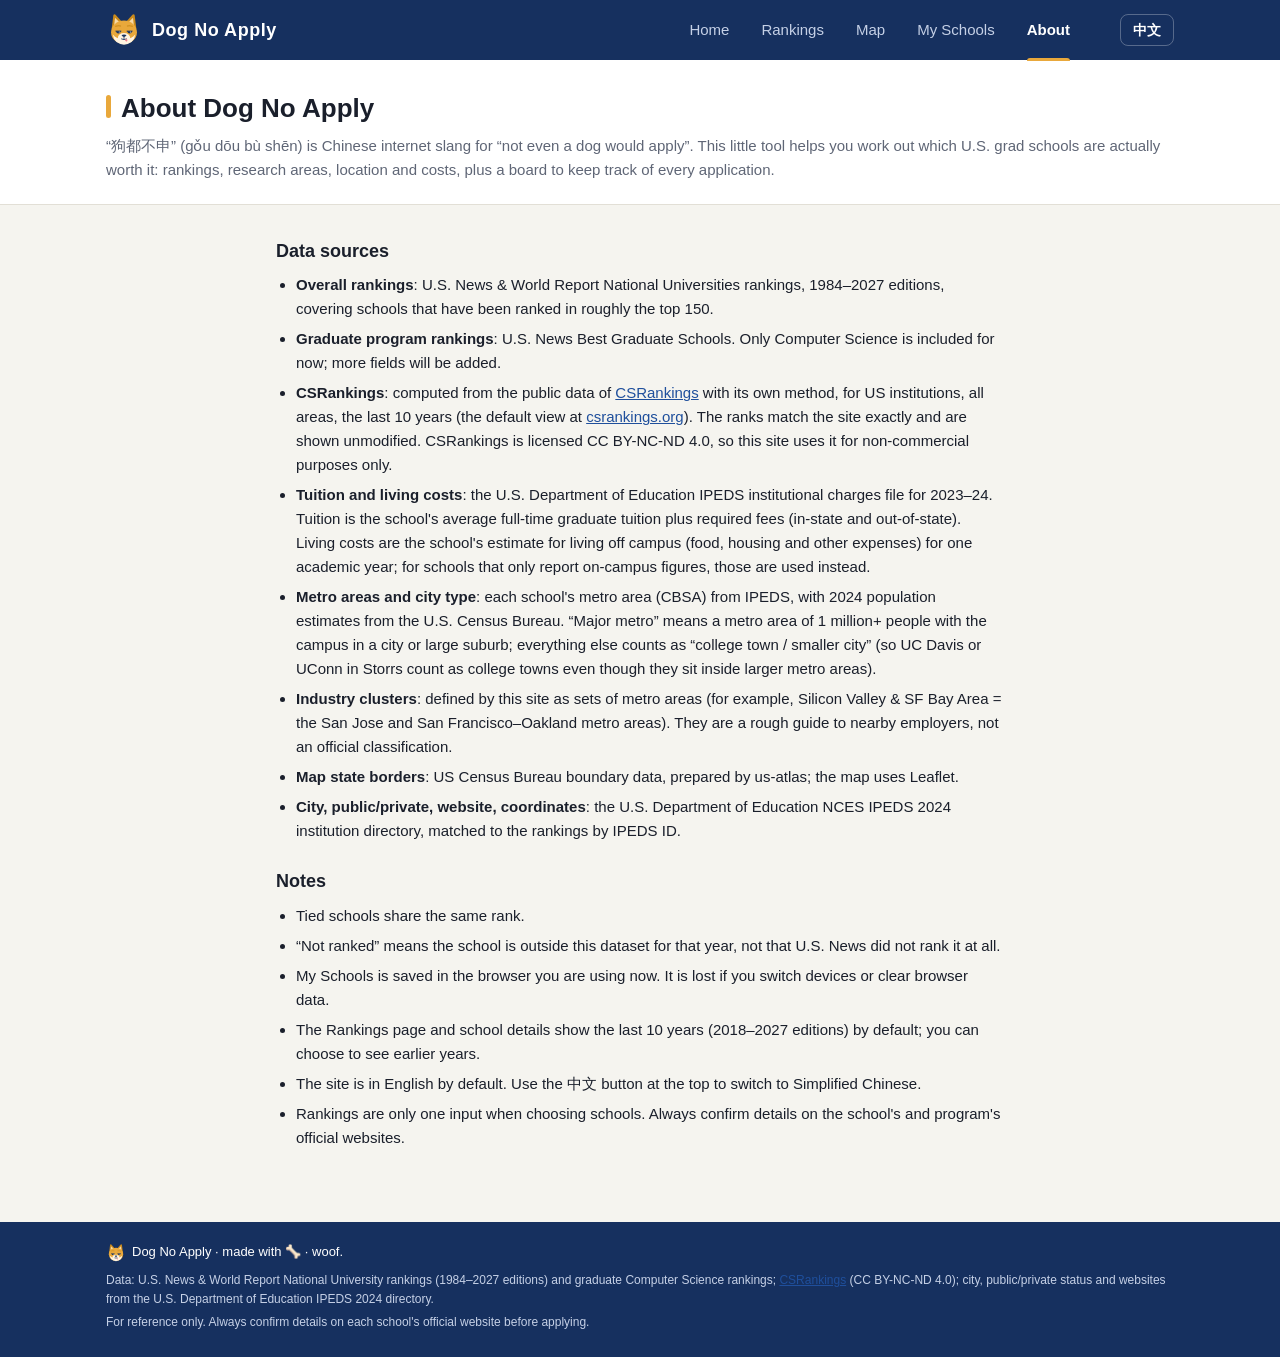
==== about.html @ 58a9b3a5 "version 2" ====
<!doctype html>
<html lang="en">
<head>
  <meta charset="utf-8">
  <meta name="viewport" content="width=device-width, initial-scale=1">
  <title data-i18n="title.about">About · Dog No Apply</title>
  <link rel="icon" type="image/svg+xml" href="assets/logo.svg">
  <script src="js/i18n.js"></script>
  <link rel="stylesheet" href="css/style.css">
</head>
<body>
  <header id="siteNav" class="site-nav"></header>
  <script src="js/layout.js"></script>

  <div class="page-head">
    <div class="wrap">
      <h1 data-i18n="about.h1"></h1>
      <p class="sub" data-i18n="about.sub"></p>
    </div>
  </div>

  <main class="wrap prose">
    <h2 data-i18n="about.sources"></h2>
    <ul>
      <li data-i18n="about.src.rank"></li>
      <li data-i18n="about.src.subj"></li>
      <li data-i18n="about.src.csr"></li>
      <li data-i18n="about.src.cost"></li>
      <li data-i18n="about.src.metro"></li>
      <li data-i18n="about.src.clusters"></li>
      <li data-i18n="about.src.map"></li>
      <li data-i18n="about.src.ipeds"></li>
    </ul>

    <h2 data-i18n="about.notes"></h2>
    <ul>
      <li data-i18n="about.n.ties"></li>
      <li data-i18n="about.n.unranked"></li>
      <li data-i18n="about.n.library"></li>
      <li data-i18n="about.n.recent"></li>
      <li data-i18n="about.n.language"></li>
      <li data-i18n="about.n.reference"></li>
    </ul>
  </main>
</body>
</html>
---- css/style.css ----
/* ---------- Color tokens ----------
   Brand: deep navy (header, hero, primary actions) + warm gold (highlights).
   Change these few values to re-theme the whole site. */
:root {
  --navy-900: #0f2147;
  --navy-800: #16305f;
  --navy-700: #1f4180;
  --gold-500: #e9a83b;
  --gold-600: #c98a1c;

  --bg: #f5f4ef;
  --surface: #ffffff;
  --text: #1a1f2b;
  --muted: #5f6676;
  --line: #e2dfd6;

  --accent: #1f4f9c;        /* links, active controls */
  --accent-soft: #e6edf8;   /* hover rows, pills */
  --header-bg: var(--navy-800);
  --header-text: #ffffff;
  --header-muted: #c5d0e6;
  --hero-from: var(--navy-900);
  --hero-to: var(--navy-700);
  --gold: var(--gold-500);
  --gold-ink: #7a520c;
  --gold-soft: #fbf0db;

  --public: #1f7a4d;
  --public-soft: #e3f3ea;
  --private: #8a4b0f;
  --private-soft: #f8ecdd;
  --up: #1f7a4d;
  --down: #b3261e;
  --star: var(--gold-500);
  --shadow: 0 1px 2px rgb(16 24 40 / .05), 0 4px 12px rgb(16 24 40 / .04);
  --radius: 12px;
  --map-water: #dfe7f1;
  --map-land: #fbfaf6;
  --map-land-hover: #f3ecdc;
  --map-border: #b9c2d0;
  color-scheme: light;
}
@media (prefers-color-scheme: dark) {
  :root {
    --bg: #0e121a;
    --surface: #161c27;
    --text: #e7eaf0;
    --muted: #99a2b3;
    --line: #283041;

    --accent: #8db0ff;
    --accent-soft: #1d2a45;
    --header-bg: #0a1428;
    --header-muted: #9fb0d1;
    --hero-from: #0a1428;
    --hero-to: #17305c;
    --gold: #f0b452;
    --gold-ink: #f0b452;
    --gold-soft: #3a2c14;

    --public: #6fd3a0;
    --public-soft: #163327;
    --private: #f0b67a;
    --private-soft: #3a2a19;
    --up: #6fd3a0;
    --down: #ff8a80;
    --shadow: none;
    --map-water: #0b1018;
    --map-land: #1b2230;
    --map-land-hover: #26303f;
    --map-border: #3a4558;
    color-scheme: dark;
  }
}

/* ---------- Base ---------- */
* { box-sizing: border-box; }
html { scroll-padding-top: 72px; }
body {
  margin: 0;
  min-height: 100vh;
  display: flex; flex-direction: column;
  background: var(--bg);
  color: var(--text);
  font: 15px/1.6 -apple-system, BlinkMacSystemFont, "PingFang SC", "Hiragino Sans GB", "Microsoft YaHei", "Segoe UI", sans-serif;
}
main { flex: 1; width: 100%; }
.wrap { max-width: 1100px; margin: 0 auto; padding: 0 16px; }
a { color: var(--accent); }
.muted { color: var(--muted); }
input, select, button { font: inherit; color: var(--text); }
:focus-visible { outline: 2px solid var(--accent); outline-offset: 2px; }

.btn {
  display: inline-flex; align-items: center; justify-content: center; gap: 6px;
  height: 40px; padding: 0 18px; border-radius: 10px; border: 0;
  font-weight: 600; text-decoration: none; cursor: pointer;
}
.btn-primary { background: var(--navy-800); color: #fff; }
.btn-primary:hover { background: var(--navy-700); }
.btn-gold { background: var(--gold); color: var(--navy-900); }
.btn-gold:hover { background: var(--gold-600); }
.btn-ghost { background: var(--accent-soft); color: var(--accent); }
.btn-ghost:hover { filter: brightness(.97); }

/* ---------- Header nav ---------- */
.site-nav {
  position: sticky; top: 0; z-index: 10;
  background: var(--header-bg); color: var(--header-text);
  box-shadow: 0 1px 0 rgb(255 255 255 / .06);
  min-height: 60px;
}
.nav-inner { display: flex; align-items: center; gap: 24px; height: 60px; }
.brand { display: flex; align-items: center; gap: 10px; color: inherit; text-decoration: none; font-weight: 700; font-size: 17px; letter-spacing: .02em; }
.brand-mark {
  display: grid; place-items: center; width: 32px; height: 32px; border-radius: 9px;
  background: var(--gold); color: var(--navy-900); font-size: 17px;
}
.nav-links { display: flex; gap: 4px; margin-left: auto; }
.nav-links a {
  position: relative; color: var(--header-muted); text-decoration: none;
  padding: 8px 14px; border-radius: 8px; font-size: 15px;
}
.nav-links a:hover { color: #fff; background: rgb(255 255 255 / .08); }
.nav-links a[aria-current=page] { color: #fff; font-weight: 600; }
.nav-links a[aria-current=page]::after {
  content: ""; position: absolute; left: 14px; right: 14px; bottom: -11px; height: 3px; border-radius: 3px 3px 0 0;
  background: var(--gold);
}
.site-nav :focus-visible { outline-color: var(--gold); }
.nav-toggle { display: none; margin-left: auto; width: 40px; height: 40px; border: 0; background: none; cursor: pointer; padding: 10px 9px; }
.nav-toggle span { display: block; height: 2px; background: #fff; border-radius: 2px; transition: transform .2s, opacity .2s; }
.nav-toggle span + span { margin-top: 6px; }
.site-nav.open .nav-toggle span:nth-child(1) { transform: translateY(8px) rotate(45deg); }
.site-nav.open .nav-toggle span:nth-child(2) { opacity: 0; }
.site-nav.open .nav-toggle span:nth-child(3) { transform: translateY(-8px) rotate(-45deg); }

/* ---------- Page heads ---------- */
.page-head { background: var(--surface); border-bottom: 1px solid var(--line); padding: 28px 0 22px; margin-bottom: 24px; }
.page-head h1 { margin: 0; font-size: 26px; }
.page-head h1::before {
  content: ""; display: inline-block; width: 5px; height: .9em; margin-right: 10px; border-radius: 3px;
  background: var(--gold); vertical-align: -1px;
}
.sub { margin: 4px 0 0; color: var(--muted); }

/* ---------- Home ---------- */
.hero {
  background: linear-gradient(135deg, var(--hero-from), var(--hero-to));
  color: #fff; padding: 56px 0 48px;
}
.eyebrow { margin: 0 0 8px; color: var(--gold); font-weight: 600; font-size: 14px; letter-spacing: .04em; }
.hero h1 { margin: 0; font-size: 40px; line-height: 1.2; letter-spacing: .01em; }
.lead { max-width: 560px; color: #d5ddef; font-size: 16px; margin: 12px 0 24px; }
.hero-search { display: flex; gap: 8px; max-width: 560px; }
.hero-search input {
  flex: 1; min-width: 0; height: 46px; padding: 0 16px; border-radius: 10px;
  border: 1px solid rgb(255 255 255 / .2); background: rgb(255 255 255 / .96); color: #1a1f2b;
}
.hero-search .btn { height: 46px; }
.hero-stats { list-style: none; padding: 0; margin: 36px 0 0; display: flex; flex-wrap: wrap; gap: 12px 40px; }
.hero-stats b { display: block; font-size: 26px; font-variant-numeric: tabular-nums; }
.hero-stats span { font-size: 13px; color: var(--header-muted); }

.home { padding-top: 36px; }
.section-title { font-size: 18px; margin: 0 0 14px; }
.cards { display: grid; grid-template-columns: repeat(auto-fit, minmax(260px, 1fr)); gap: 16px; margin-bottom: 40px; }
.card {
  display: block; padding: 22px; border-radius: var(--radius); text-decoration: none; color: inherit;
  background: var(--surface); border: 1px solid var(--line); box-shadow: var(--shadow);
  border-top: 4px solid var(--navy-700); transition: transform .15s, box-shadow .15s;
}
.card:nth-child(2) { border-top-color: var(--gold); }
.card:hover { transform: translateY(-2px); box-shadow: 0 6px 20px rgb(16 24 40 / .08); }
.card-icon { font-size: 26px; }
.card h3 { margin: 8px 0 6px; font-size: 18px; }
.card p { margin: 0 0 14px; color: var(--muted); }
.card-link { color: var(--accent); font-weight: 600; font-size: 14px; }

.home-grid { display: grid; grid-template-columns: 1.3fr 1fr; gap: 32px; }
.top-list { list-style: none; padding: 0; margin: 0; background: var(--surface); border: 1px solid var(--line); border-radius: var(--radius); box-shadow: var(--shadow); }
.top-list li { display: flex; align-items: center; gap: 12px; padding: 10px 16px; border-bottom: 1px solid var(--line); cursor: pointer; }
.top-list li:last-child { border-bottom: 0; }
.top-list li:hover { background: var(--accent-soft); }
.tl-rank { width: 36px; font-weight: 700; color: var(--accent); font-variant-numeric: tabular-nums; }
.tl-name { flex: 1; font-weight: 500; }
.tl-name small { display: block; color: var(--muted); font-weight: 400; font-size: 12px; }
.more { display: inline-block; margin-top: 12px; font-weight: 600; font-size: 14px; text-decoration: none; }
.chips { display: flex; flex-wrap: wrap; gap: 8px; }
.chip {
  display: inline-flex; align-items: center; gap: 6px; padding: 6px 12px; border-radius: 99px;
  background: var(--surface); border: 1px solid var(--line); color: var(--text); text-decoration: none; font-size: 14px;
}
.chip:hover { border-color: var(--gold); background: var(--gold-soft); }
.chip span { color: var(--muted); font-size: 12px; }

/* ---------- Rankings controls ---------- */
.controls {
  display: flex; flex-wrap: wrap; gap: 14px 16px; align-items: flex-end;
  background: var(--surface); border: 1px solid var(--line); border-radius: var(--radius);
  padding: 16px; box-shadow: var(--shadow);
}
.field { display: flex; flex-direction: column; gap: 4px; font-size: 13px; color: var(--muted); }
.field.grow { flex: 1 1 240px; }
input[type=search], input[type=number], select {
  height: 38px; padding: 0 10px; border: 1px solid var(--line); border-radius: 8px; background: var(--bg);
}
.range { display: flex; align-items: center; gap: 6px; }
.range input { width: 72px; }
.seg { display: inline-flex; border: 1px solid var(--line); border-radius: 8px; overflow: hidden; height: 38px; }
.seg button { border: 0; background: var(--bg); padding: 0 14px; cursor: pointer; }
.seg button + button { border-left: 1px solid var(--line); }
.seg button[aria-pressed=true] { background: var(--navy-800); color: #fff; }
.check { display: flex; align-items: center; gap: 6px; height: 38px; font-size: 14px; cursor: pointer; }
.check input { accent-color: var(--navy-700); }
.pill { background: var(--gold-soft); color: var(--gold-ink); border-radius: 99px; padding: 0 8px; font-size: 12px; font-weight: 600; }

.summary { color: var(--muted); margin: 16px 2px 10px; font-size: 14px; }

/* ---------- Table ---------- */
.table-wrap { background: var(--surface); border: 1px solid var(--line); border-radius: var(--radius); overflow-x: auto; box-shadow: var(--shadow); }
table { width: 100%; border-collapse: collapse; }
th, td { padding: 10px 12px; text-align: left; border-bottom: 1px solid var(--line); }
tbody tr:last-child td { border-bottom: 0; }
th { font-size: 13px; color: var(--muted); font-weight: 600; background: var(--surface); white-space: nowrap; }
th.sortable { cursor: pointer; user-select: none; }
th.sortable:hover { color: var(--text); }
th[aria-sort] { color: var(--accent); }
th[aria-sort=ascending]::after { content: " ▲"; font-size: 10px; }
th[aria-sort=descending]::after { content: " ▼"; font-size: 10px; }
tbody tr { cursor: pointer; }
tbody tr:hover { background: var(--accent-soft); }
.c-rank { width: 64px; font-variant-numeric: tabular-nums; font-weight: 700; color: var(--accent); }
.c-fav { width: 36px; padding-right: 0; }
td.name { font-weight: 500; }
.na { color: var(--muted); font-weight: 400; }
.tag { display: inline-block; padding: 1px 8px; border-radius: 99px; font-size: 12px; white-space: nowrap; }
.tag.public { background: var(--public-soft); color: var(--public); }
.tag.private { background: var(--private-soft); color: var(--private); }
.chg { font-variant-numeric: tabular-nums; font-size: 13px; white-space: nowrap; }
.chg.up { color: var(--up); }
.chg.down { color: var(--down); }
.chg.flat, .chg.new { color: var(--muted); }
.star { border: 0; background: none; cursor: pointer; font-size: 18px; line-height: 1; color: var(--line); padding: 2px; }
.star:hover { color: var(--gold); }
.star[aria-pressed=true] { color: var(--star); }
.empty { text-align: center; color: var(--muted); padding: 32px 0; }

/* ---------- Shortlist ---------- */
.school-grid { display: grid; grid-template-columns: repeat(auto-fill, minmax(240px, 1fr)); gap: 14px; }
.school-card {
  background: var(--surface); border: 1px solid var(--line); border-radius: var(--radius); box-shadow: var(--shadow);
  padding: 16px; cursor: pointer; border-left: 4px solid var(--gold);
}
.school-card:hover { background: var(--accent-soft); }
.sc-top { display: flex; justify-content: space-between; align-items: center; }
.sc-rank { font-weight: 700; color: var(--accent); font-size: 18px; }
.school-card h3 { margin: 6px 0 2px; font-size: 16px; }
.school-card p { margin: 0 0 10px; font-size: 13px; }
.empty-state { text-align: center; padding: 48px 16px; background: var(--surface); border: 1px dashed var(--line); border-radius: var(--radius); }
.empty-state p { margin: 0 0 6px; }
.empty-state .btn { margin-top: 14px; }

/* ---------- About ---------- */
.prose { max-width: 760px; }
.prose h2 { font-size: 18px; margin: 8px 0 8px; }
.prose ul { padding-left: 20px; margin: 0 0 24px; }
.prose li { margin-bottom: 6px; }

/* ---------- Detail dialog ---------- */
dialog.detail {
  width: min(640px, calc(100vw - 32px)); border: 1px solid var(--line); border-radius: 16px;
  background: var(--surface); color: var(--text); padding: 24px; border-top: 5px solid var(--gold);
}
dialog::backdrop { background: rgb(10 20 40 / .5); }
.close { position: absolute; top: 10px; right: 12px; border: 0; background: none; font-size: 24px; cursor: pointer; color: var(--muted); }
.d-title { margin: 0 32px 4px 0; font-size: 22px; }
.d-meta { color: var(--muted); margin: 0 0 16px; display: flex; flex-wrap: wrap; gap: 6px 12px; align-items: center; }
.d-stats { display: grid; grid-template-columns: repeat(auto-fit, minmax(150px, 1fr)); gap: 10px; margin-bottom: 16px; }
.d-stat { background: var(--bg); border-radius: 10px; padding: 10px 12px; }
.d-stat b { display: block; font-size: 22px; font-variant-numeric: tabular-nums; color: var(--accent); }
.d-stat span { font-size: 12px; color: var(--muted); }
.chart { width: 100%; height: auto; display: block; }
.chart .grid { stroke: var(--line); }
.chart .axis { fill: var(--muted); font-size: 11px; }
.chart .line { fill: none; stroke: var(--accent); stroke-width: 2; }
.chart .dot { fill: var(--accent); }
.chart .dot:last-of-type { fill: var(--gold); }
.chart-cap { font-size: 12px; color: var(--muted); margin: 4px 0 0; }
.d-actions { margin-top: 18px; display: flex; justify-content: flex-end; }

/* ---------- Footer ---------- */
.site-foot { margin-top: 48px; background: var(--header-bg); color: var(--header-muted); font-size: 12px; padding: 20px 0; }
.site-foot p { margin: 0 0 4px; }

/* ---------- Mobile ---------- */
@media (max-width: 760px) {
  .nav-toggle { display: block; }
  /* Hamburger drop-down: slides down from under the bar; a dimmed backdrop covers the page. */
  .nav-links {
    display: flex; position: absolute; top: 60px; left: 0; right: 0;
    flex-direction: column; gap: 0; padding: 8px 16px 14px; background: var(--header-bg);
    box-shadow: 0 12px 24px rgb(0 0 0 / .25);
    visibility: hidden; opacity: 0; transform: translateY(-8px);
    transition: opacity .18s ease, transform .18s ease, visibility 0s linear .18s;
  }
  .site-nav.open .nav-links { visibility: visible; opacity: 1; transform: none; transition: opacity .18s ease, transform .18s ease; }
  .nav-links a { padding: 13px 8px; font-size: 16px; border-bottom: 1px solid rgb(255 255 255 / .06); }
  .nav-links a:last-child { border-bottom: 0; }
  body.nav-open::before {
    content: ""; position: fixed; inset: 60px 0 0 0; z-index: 9; background: rgb(10 20 40 / .45);
  }
  .nav-links a[aria-current=page]::after { left: 0; right: auto; top: 12px; bottom: 12px; width: 3px; height: auto; border-radius: 0 3px 3px 0; }
  .home-grid { grid-template-columns: 1fr; }
}
@media (max-width: 640px) {
  .hero { padding: 36px 0 32px; }
  .hero h1 { font-size: 28px; }
  .hero-stats { display: grid; grid-template-columns: 1fr 1fr; gap: 14px 20px; }
  .hero-stats b { font-size: 20px; }
  .page-head h1 { font-size: 22px; }
  .c-hide-sm { display: none; }
  .controls { gap: 12px; padding: 14px; }
  .controls .field { flex: 1 1 calc(50% - 6px); min-width: 0; }
  .controls .field.grow { flex-basis: 100%; }
  .controls select, .range input { width: 100%; min-width: 0; }
  .seg { display: flex; }
  .seg button { flex: 1; padding: 0 8px; }
  .check { flex: 1 1 100%; height: auto; }
  th, td { padding: 9px 8px; }
  .d-stats { gap: 6px; grid-template-columns: repeat(2, 1fr); }
  .d-stat b { font-size: 18px; }
  dialog.detail { padding: 18px; }
}

/* ---------- Subject rank columns ---------- */
.num { font-variant-numeric: tabular-nums; white-space: nowrap; }
td.c-sub { color: var(--muted); font-size: 14px; }

/* ---------- 选校库 (library board) ---------- */
body.wide .wrap { max-width: 1320px; }

/* Status colors: one hue per stage, reused by board columns, chips and table selects. */
.s-considering { --st: #7a8599; }
.s-applying    { --st: #2b62c4; }
.s-submitted   { --st: #7b4fc9; }
.s-interview   { --st: #0e8a8a; }
.s-admitted    { --st: #1f8a50; }
.s-rejected    { --st: #c0392b; }
.s-waitlist    { --st: #c98a1c; }
@media (prefers-color-scheme: dark) {
  .s-considering { --st: #9aa6bb; }
  .s-applying    { --st: #7ea3ff; }
  .s-submitted   { --st: #b79af0; }
  .s-interview   { --st: #4cc9c9; }
  .s-admitted    { --st: #6fd3a0; }
  .s-rejected    { --st: #ff8a80; }
  .s-waitlist    { --st: #f0b452; }
}
.col-head i, .sublane h4 i, .st-chip i {
  display: inline-block; width: 9px; height: 9px; border-radius: 50%; background: var(--st, var(--gold)); flex: none;
}

.lib-bar { display: flex; gap: 12px; align-items: center; justify-content: space-between; flex-wrap: wrap; }
.add-school { position: relative; flex: 1 1 320px; max-width: 520px; }
.add-school input { width: 100%; height: 42px; font-size: 15px; background: var(--surface); box-shadow: var(--shadow); }
.suggest {
  position: absolute; z-index: 5; top: calc(100% + 4px); left: 0; right: 0; margin: 0; padding: 4px; list-style: none;
  background: var(--surface); border: 1px solid var(--line); border-radius: 10px; box-shadow: 0 10px 30px rgb(16 24 40 / .14);
}
.suggest li { display: flex; justify-content: space-between; align-items: center; gap: 12px; padding: 8px 10px; border-radius: 8px; cursor: pointer; }
.suggest li:first-child:not(.none) { background: var(--accent-soft); }
.suggest li:hover { background: var(--accent-soft); }
.suggest li small { display: block; color: var(--muted); font-size: 12px; }
.suggest li.none { color: var(--muted); cursor: default; }

.status-summary { display: flex; flex-wrap: wrap; align-items: center; gap: 8px 14px; margin: 18px 2px 14px; font-size: 14px; color: var(--muted); min-height: 22px; }
.status-summary b { color: var(--text); }
.st-chip { display: inline-flex; align-items: center; gap: 6px; }

.board { display: grid; grid-template-columns: repeat(5, minmax(220px, 1fr)); gap: 14px; overflow-x: auto; padding-bottom: 8px; align-items: start; }
.col { background: color-mix(in srgb, var(--line) 45%, var(--bg)); border-radius: var(--radius); padding: 10px; min-height: 240px; }
.col-head {
  display: flex; align-items: center; gap: 8px; font-weight: 700; font-size: 14px; padding: 4px 4px 10px;
  border-bottom: 3px solid var(--st, var(--gold)); margin-bottom: 10px;
}
.count { margin-left: auto; background: var(--surface); color: var(--muted); border-radius: 99px; padding: 0 8px; font-size: 12px; font-weight: 600; }
.sublane + .sublane { margin-top: 12px; }
.sublane h4 { display: flex; align-items: center; gap: 8px; margin: 0 4px 6px; font-size: 13px; }
.zone { display: flex; flex-direction: column; gap: 8px; min-height: 64px; border-radius: 10px; padding: 2px; transition: background .12s; }
.col:not(.col-outcome) .zone { min-height: 180px; }
.zone.over { background: var(--accent-soft); outline: 2px dashed var(--accent); outline-offset: 2px; }
.zone-empty { margin: 0; padding: 18px 8px; text-align: center; font-size: 12px; color: var(--muted); border: 1px dashed var(--line); border-radius: 10px; }
.zone.over .zone-empty { display: none; }
.drop-marker { height: 4px; border-radius: 4px; background: var(--accent); }

.kcard {
  background: var(--surface); border: 1px solid var(--line); border-left: 4px solid var(--st); border-radius: 10px;
  padding: 10px 12px; box-shadow: var(--shadow); cursor: grab;
}
.kcard:hover { border-color: var(--accent); border-left-color: var(--st); }
.kcard:active { cursor: grabbing; }
.kcard.dragging { opacity: .35; }
.kc-head { display: flex; justify-content: space-between; align-items: center; }
.kc-rank { font-size: 12px; font-weight: 700; color: var(--accent); }
.kc-x { border: 0; background: none; color: var(--muted); font-size: 18px; line-height: 1; cursor: pointer; padding: 0 2px; border-radius: 4px; }
.kc-x:hover { color: var(--down); background: var(--bg); }
.kcard h3 { margin: 4px 0 4px; font-size: 14px; line-height: 1.35; }
.kc-meta { margin: 0 0 6px; font-size: 12px; color: var(--muted); display: flex; align-items: center; gap: 6px; flex-wrap: wrap; }
.kc-meta .tag { font-size: 11px; padding: 0 6px; }
.kc-subj { margin: 0 0 8px; display: flex; flex-wrap: wrap; gap: 4px 6px; font-size: 12px; }
.kc-subj span { background: var(--bg); border-radius: 6px; padding: 1px 7px; font-variant-numeric: tabular-nums; white-space: nowrap; }
.kc-status {
  width: 100%; height: 30px; font-size: 13px; padding: 0 6px; border-radius: 7px;
  border: 1px solid var(--line); background: var(--bg); cursor: pointer;
}
#tableView .kc-status { width: auto; min-width: 96px; border-left: 4px solid var(--st); }

@media (max-width: 760px) {
  .board { grid-template-columns: repeat(5, 82vw); scroll-snap-type: x mandatory; }
  .col { scroll-snap-align: start; }
}

/* ---------- Detail: rank history range ---------- */
.d-history-head { display: flex; align-items: center; justify-content: space-between; gap: 8px 12px; flex-wrap: wrap; margin: 4px 0 10px; }
.d-history-head h3 { margin: 0; font-size: 15px; }
.d-history-head small { color: var(--muted); font-weight: 400; margin-left: 4px; }
.seg-sm { height: 30px; }
.seg-sm button { padding: 0 10px; font-size: 13px; }

/* ---------- Map page ---------- */
.map-layout { display: grid; grid-template-columns: 320px 1fr; height: calc(100vh - 60px); min-height: 520px; }
.map-page .site-foot { margin-top: 0; }
.map-side { display: flex; flex-direction: column; min-height: 0; background: var(--surface); border-right: 1px solid var(--line); }
.map-side-head { padding: 18px 16px 6px; }
.map-side-head h1 { margin: 0; font-size: 22px; }
.map-side-head p { margin: 2px 0 0; font-size: 13px; }
.map-filters { display: flex; flex-direction: column; gap: 10px; padding: 8px 16px 14px; border-bottom: 1px solid var(--line); }
.map-filters > * { flex: none; }
.map-filters .seg { display: flex; }
.map-filters .seg button { flex: 1; padding: 0 6px; font-size: 14px; white-space: nowrap; }
.map-filters select { width: 100%; }
.map-filters .field { flex-direction: row; align-items: center; gap: 10px; }
.map-filters .field > span { flex: none; min-width: 36px; max-width: 45%; }
.map-filters .check { height: auto; }
.map-legend { display: flex; gap: 14px; font-size: 12px; color: var(--muted); }
.map-legend span { display: inline-flex; align-items: center; gap: 5px; }
.lg { display: inline-block; width: 11px; height: 11px; border-radius: 50%; border: 1.5px solid var(--surface); box-shadow: 0 0 0 1px var(--line); flex: none; }
.lg.public { background: var(--public); }
.lg.private { background: var(--private); }
.lg.lib { box-shadow: 0 0 0 2.5px var(--gold); }
.map-legend .lg.lib { background: var(--muted); }
.map-list { list-style: none; margin: 0; padding: 4px 0; overflow-y: auto; flex: 1; }
.map-list li { display: flex; align-items: center; gap: 10px; padding: 8px 16px; cursor: pointer; }
.map-list li:hover { background: var(--accent-soft); }
.map-list li.none { color: var(--muted); cursor: default; }
.ml-rank { width: 38px; font-weight: 700; color: var(--accent); font-size: 13px; font-variant-numeric: tabular-nums; }
.ml-name { flex: 1; font-size: 14px; line-height: 1.35; }
.ml-name small { display: block; color: var(--muted); font-size: 12px; }
.map { height: 100%; background: var(--map-water); }
.state-tip { font-size: 12px; }

.leaflet-container { font: inherit; }
.leaflet-popup-content-wrapper, .leaflet-popup-tip { background: var(--surface); color: var(--text); }
.leaflet-popup-content { margin: 12px 14px; }
.leaflet-container a.leaflet-popup-close-button { color: var(--muted); }
.map-pop b { display: block; font-size: 15px; margin-right: 14px; }
.map-pop .muted { font-size: 12px; display: flex; align-items: center; gap: 6px; margin: 2px 0 8px; }
.map-pop-ranks { display: flex; gap: 6px; font-size: 12px; margin-bottom: 10px; }
.map-pop-ranks span { background: var(--bg); border-radius: 6px; padding: 1px 7px; font-variant-numeric: tabular-nums; }
.map-pop-actions { display: flex; gap: 6px; }
.map-pop-actions .btn { height: 32px; padding: 0 12px; font-size: 13px; }
.map-pop-actions .btn-primary { color: #fff; }
@media (prefers-color-scheme: dark) {
  .leaflet-control-zoom a, .leaflet-control-attribution { background: var(--surface) !important; color: var(--text) !important; }
  .leaflet-control-attribution a { color: var(--accent) !important; }
}

@media (max-width: 760px) {
  .map-layout { grid-template-columns: 1fr; grid-template-rows: 55vh auto; height: auto; }
  .map { order: -1; height: 55vh; }
  .map-side { border-right: 0; }
  .map-list { max-height: 50vh; }
}

/* ---------- Language toggle ---------- */
/* i18n.js fills static text on DOMContentLoaded; hide the page until then to avoid empty labels. */
.i18n-pending body { visibility: hidden; }
.lang-toggle {
  flex: none; margin-left: 12px; height: 32px; min-width: 44px; padding: 0 12px; border-radius: 8px; cursor: pointer;
  border: 1px solid rgb(255 255 255 / .28); background: transparent; color: #fff; font-size: 14px; font-weight: 600;
}
.lang-toggle:hover { background: rgb(255 255 255 / .1); border-color: var(--gold); }
@media (max-width: 760px) {
  .lang-toggle { margin-left: auto; }
  .nav-toggle { margin-left: 4px; }
  .brand { min-width: 0; }
  .brand-text { overflow: hidden; text-overflow: ellipsis; white-space: nowrap; }
}
.bt-short { display: none; }
@media (max-width: 420px) {
  .brand-text { font-size: 14px; }
  .bt-full { display: none; }
  .bt-short { display: inline; }
}

/* ---------- Location: setting tags, clusters ---------- */
.tag.setting { background: var(--accent-soft); color: var(--accent); }
.tag.setting.town { background: var(--gold-soft); color: var(--gold-ink); }
.city-setting { display: block; font-size: 11px; color: var(--muted); }
.d-geo { background: var(--bg); border-radius: 10px; padding: 10px 12px; margin-bottom: 16px; font-size: 14px; }
.d-geo p { margin: 0 0 6px; display: flex; flex-wrap: wrap; align-items: center; gap: 4px 6px; }
.d-geo p:last-child { margin-bottom: 0; }
.d-geo .chips { gap: 6px; }
.d-geo .chip { font-size: 13px; padding: 4px 10px; }
.controls .group-label {
  flex: 1 1 100%; margin: 4px 0 -6px; padding-top: 12px; border-top: 1px solid var(--line);
  font-size: 12px; font-weight: 700; color: var(--muted); letter-spacing: .04em; text-transform: uppercase;
}

/* ---------- CSRankings in the detail dialog ---------- */
.d-csr { border: 1px solid var(--line); border-radius: 10px; padding: 12px; margin-bottom: 16px; }
.d-csr h3 { margin: 0 0 2px; font-size: 15px; }
.d-csr > p { margin: 0 0 8px; font-size: 13px; }
.csr-cats { display: grid; grid-template-columns: repeat(4, 1fr); gap: 6px; margin-bottom: 10px; }
.csr-cat { background: var(--bg); border-radius: 8px; padding: 6px 8px; text-decoration: none; color: var(--text); }
.csr-cat:hover { background: var(--accent-soft); }
.csr-cat b { display: block; color: var(--accent); font-variant-numeric: tabular-nums; }
.csr-cat span { font-size: 12px; color: var(--muted); }
.d-csr .chips { gap: 6px; margin-bottom: 8px; }
.d-csr .chip { font-size: 13px; padding: 4px 10px; }
.d-credit { font-size: 11px !important; color: var(--muted); margin: 0 !important; }
@media (max-width: 640px) { .csr-cats { grid-template-columns: repeat(2, 1fr); } }

/* ---------- Costs ---------- */
.d-cost { border: 1px solid var(--line); border-radius: 10px; padding: 12px; margin-bottom: 16px; }
.d-cost h3 { margin: 0 0 8px; font-size: 15px; }
.d-cost table { width: 100%; border-collapse: collapse; font-size: 14px; margin-bottom: 8px; }
.d-cost th, .d-cost td { padding: 5px 8px; border-bottom: 1px solid var(--line); text-align: left; font-weight: 400; }
.d-cost thead th { font-size: 12px; color: var(--muted); font-weight: 600; text-align: right; }
.d-cost td.num { text-align: right; }
.d-cost .cur { background: var(--accent-soft); }
.d-cost thead th.cur { color: var(--accent); }
.d-cost tr.total th, .d-cost tr.total td { font-weight: 700; border-bottom: 0; }
td.cost { white-space: nowrap; font-variant-numeric: tabular-nums; }
.kc-cost { margin: -2px 0 8px; font-size: 12px; color: var(--muted); font-variant-numeric: tabular-nums; }
.map-pop-cost { font-size: 12px; color: var(--muted); margin: -4px 0 10px; }

/* ---------- Bulk selection ---------- */
.c-sel { width: 32px; padding-right: 0; }
.c-sel input { width: 16px; height: 16px; accent-color: var(--navy-700); cursor: pointer; vertical-align: middle; }
input.money { width: 150px; }
.sel-bar {
  position: sticky; bottom: 16px; z-index: 5; margin: 12px auto 0; width: fit-content; max-width: 100%;
  display: flex; flex-wrap: wrap; align-items: center; gap: 8px 10px; padding: 10px 14px;
  background: var(--surface); border: 1px solid var(--line); border-radius: 12px; box-shadow: 0 8px 28px rgb(16 24 40 / .18);
}
.sel-bar[hidden] { display: none; }
.sel-bar #selCount { font-weight: 700; margin-right: 4px; }
.sel-bar .btn { height: 34px; padding: 0 14px; font-size: 14px; }
.btn-link { background: none; color: var(--muted); font-weight: 500; }
.btn-link:hover { color: var(--text); }
.toast {
  position: fixed; left: 50%; bottom: 24px; transform: translateX(-50%); z-index: 20;
  background: var(--navy-900); color: #fff; padding: 10px 16px; border-radius: 10px; font-size: 14px;
  box-shadow: 0 8px 28px rgb(0 0 0 / .25); max-width: calc(100vw - 32px);
}
.toast[hidden] { display: none; }
.toast a { color: var(--gold); margin-left: 8px; font-weight: 600; }
@media (max-width: 640px) { input.money { width: 100%; } }
input.fx { width: 110px; }

/* ---------- Dog No Apply: logo, playful bits ---------- */
.brand-logo { width: 36px; height: 36px; flex: none; transition: transform .25s ease; transform-origin: 50% 80%; }
.brand:hover .brand-logo { transform: rotate(-12deg); }
.brand-text { font-size: 18px; letter-spacing: .03em; }

/* Hero: paw-print wallpaper + a big clickable dog with a speech bubble */
.hero {
  background:
    url("data:image/svg+xml,%3Csvg xmlns='http://www.w3.org/2000/svg' width='120' height='120' viewBox='0 0 120 120'%3E%3Cg fill='%23ffffff' fill-opacity='.06'%3E%3Cg transform='translate(22 24) rotate(-20)'%3E%3Cellipse cx='0' cy='8' rx='7' ry='6'/%3E%3Ccircle cx='-8' cy='-2' r='3'/%3E%3Ccircle cx='-3' cy='-7' r='3'/%3E%3Ccircle cx='3' cy='-7' r='3'/%3E%3Ccircle cx='8' cy='-2' r='3'/%3E%3C/g%3E%3Cg transform='translate(84 80) rotate(18)'%3E%3Cellipse cx='0' cy='8' rx='7' ry='6'/%3E%3Ccircle cx='-8' cy='-2' r='3'/%3E%3Ccircle cx='-3' cy='-7' r='3'/%3E%3Ccircle cx='3' cy='-7' r='3'/%3E%3Ccircle cx='8' cy='-2' r='3'/%3E%3C/g%3E%3C/g%3E%3C/svg%3E"),
    linear-gradient(135deg, var(--hero-from), var(--hero-to));
}
.hero-grid { display: grid; grid-template-columns: 1fr 280px; gap: 24px; align-items: center; }
.hero-dog { position: relative; display: flex; flex-direction: column; align-items: center; }
.dog-btn { border: 0; background: none; padding: 0; cursor: pointer; border-radius: 50%; }
.dog-svg { display: block; width: 220px; height: 220px; filter: drop-shadow(0 12px 24px rgb(0 0 0 / .3)); animation: dog-bob 3.2s ease-in-out infinite; }
/* Expressions: only the face group named by data-ex is shown. */
.dog-svg .ex { display: none; }
.dog-svg[data-ex=meh] .ex-meh, .dog-svg[data-ex=happy] .ex-happy, .dog-svg[data-ex=surprised] .ex-surprised,
.dog-svg[data-ex=wink] .ex-wink, .dog-svg[data-ex=love] .ex-love, .dog-svg[data-ex=skeptical] .ex-skeptical { display: inline; }
.dog-btn:hover .dog-svg { animation-play-state: paused; transform: rotate(-8deg); }
.dog-btn.boop .dog-svg { animation: dog-boop .45s ease; }
.dog-bubble {
  position: relative; margin: 0 0 14px; max-width: 260px; padding: 10px 14px; border-radius: 14px;
  background: #fff; color: var(--navy-900); font-size: 14px; font-weight: 600; text-align: center;
  box-shadow: 0 8px 20px rgb(0 0 0 / .2);
}
.dog-bubble::after {
  content: ""; position: absolute; left: 50%; bottom: -8px; margin-left: -8px;
  border: 8px solid transparent; border-bottom: 0; border-top-color: #fff;
}
.dog-bubble.pop { animation: bubble-pop .3s ease; }
@keyframes dog-bob { 0%, 100% { transform: translateY(0) rotate(0); } 50% { transform: translateY(-6px) rotate(2deg); } }
@keyframes dog-boop { 0% { transform: scale(1); } 30% { transform: scale(.88) rotate(-6deg); } 65% { transform: scale(1.06) rotate(4deg); } 100% { transform: scale(1); } }
@keyframes bubble-pop { 0% { transform: scale(.8); opacity: 0; } 100% { transform: scale(1); opacity: 1; } }

/* Small wiggles */
.card-icon { display: inline-block; transition: transform .2s ease; }
.card:hover .card-icon { transform: rotate(-10deg) scale(1.15); }
.chip:hover { transform: translateY(-1px); }
.star[aria-pressed=true] { animation: star-pop .3s ease; }
@keyframes star-pop { 50% { transform: scale(1.4) rotate(15deg); } }
.empty, .zone-empty { font-weight: 500; }

/* Paw-print burst when a school is admitted */
.paw-burst {
  position: fixed; z-index: 50; pointer-events: none; font-size: 20px; translate: -50% -50%;
  animation: paw-burst .9s cubic-bezier(.2, .7, .3, 1) forwards;
}
@keyframes paw-burst {
  0% { transform: translate(0, 0) scale(.4) rotate(0); opacity: 1; }
  100% { transform: translate(var(--dx), var(--dy)) scale(1.1) rotate(var(--rot)); opacity: 0; }
}

.foot-tagline { display: flex; align-items: center; gap: 6px; color: #fff; font-size: 13px; margin-bottom: 8px !important; }

@media (max-width: 760px) {
  .hero-grid { grid-template-columns: 1fr; }
  .hero-dog { order: -1; flex-direction: row; align-items: center; justify-content: flex-start; gap: 12px; }
  .dog-svg { width: 96px; height: 96px; }
  .dog-bubble { order: 2; margin: 0; font-size: 13px; text-align: left; }
  .dog-bubble::after { left: -8px; top: 50%; bottom: auto; margin: -8px 0 0; border: 8px solid transparent; border-left: 0; border-right-color: #fff; }
}
@media (prefers-reduced-motion: reduce) {
  .dog-svg, .dog-btn.boop .dog-svg, .dog-bubble.pop, .star[aria-pressed=true] { animation: none; }
  .nav-links, .brand-logo, .card-icon { transition: none; }
}
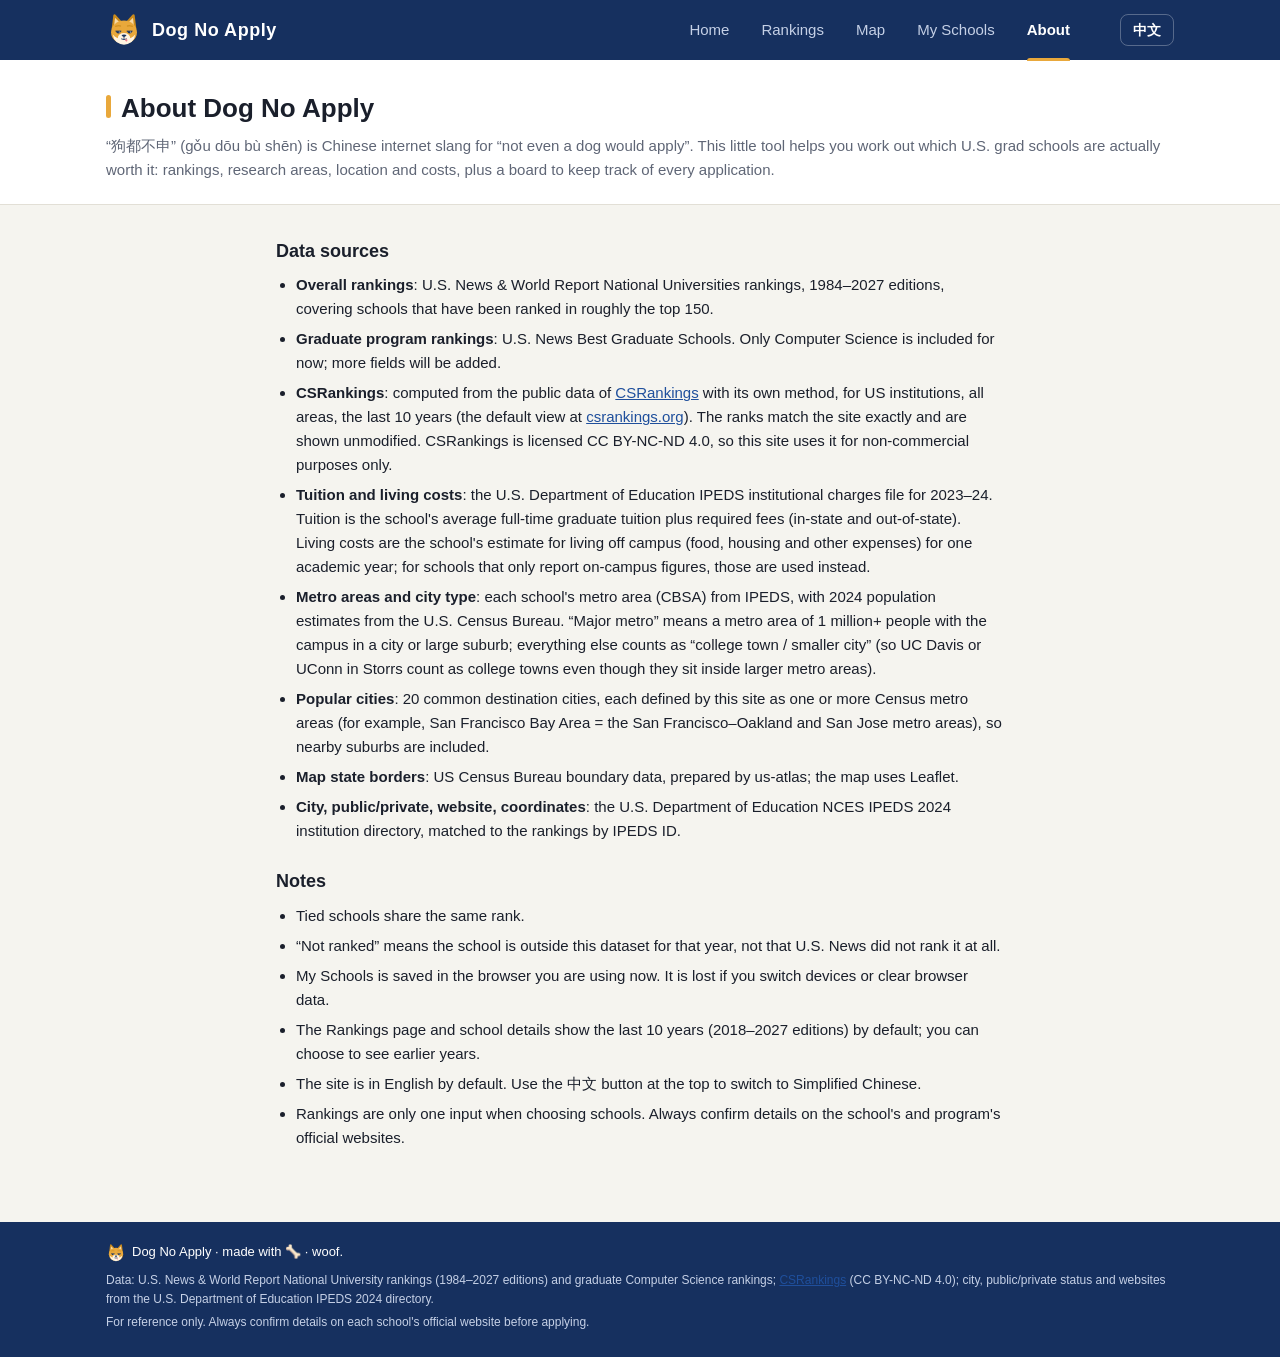
==== commit 8e10dc4e: "version 3" ====
--- a/about.html
+++ b/about.html
@@ -27,7 +27,7 @@
       <li data-i18n="about.src.csr"></li>
       <li data-i18n="about.src.cost"></li>
       <li data-i18n="about.src.metro"></li>
-      <li data-i18n="about.src.clusters"></li>
+      <li data-i18n="about.src.hubs"></li>
       <li data-i18n="about.src.map"></li>
       <li data-i18n="about.src.ipeds"></li>
     </ul>
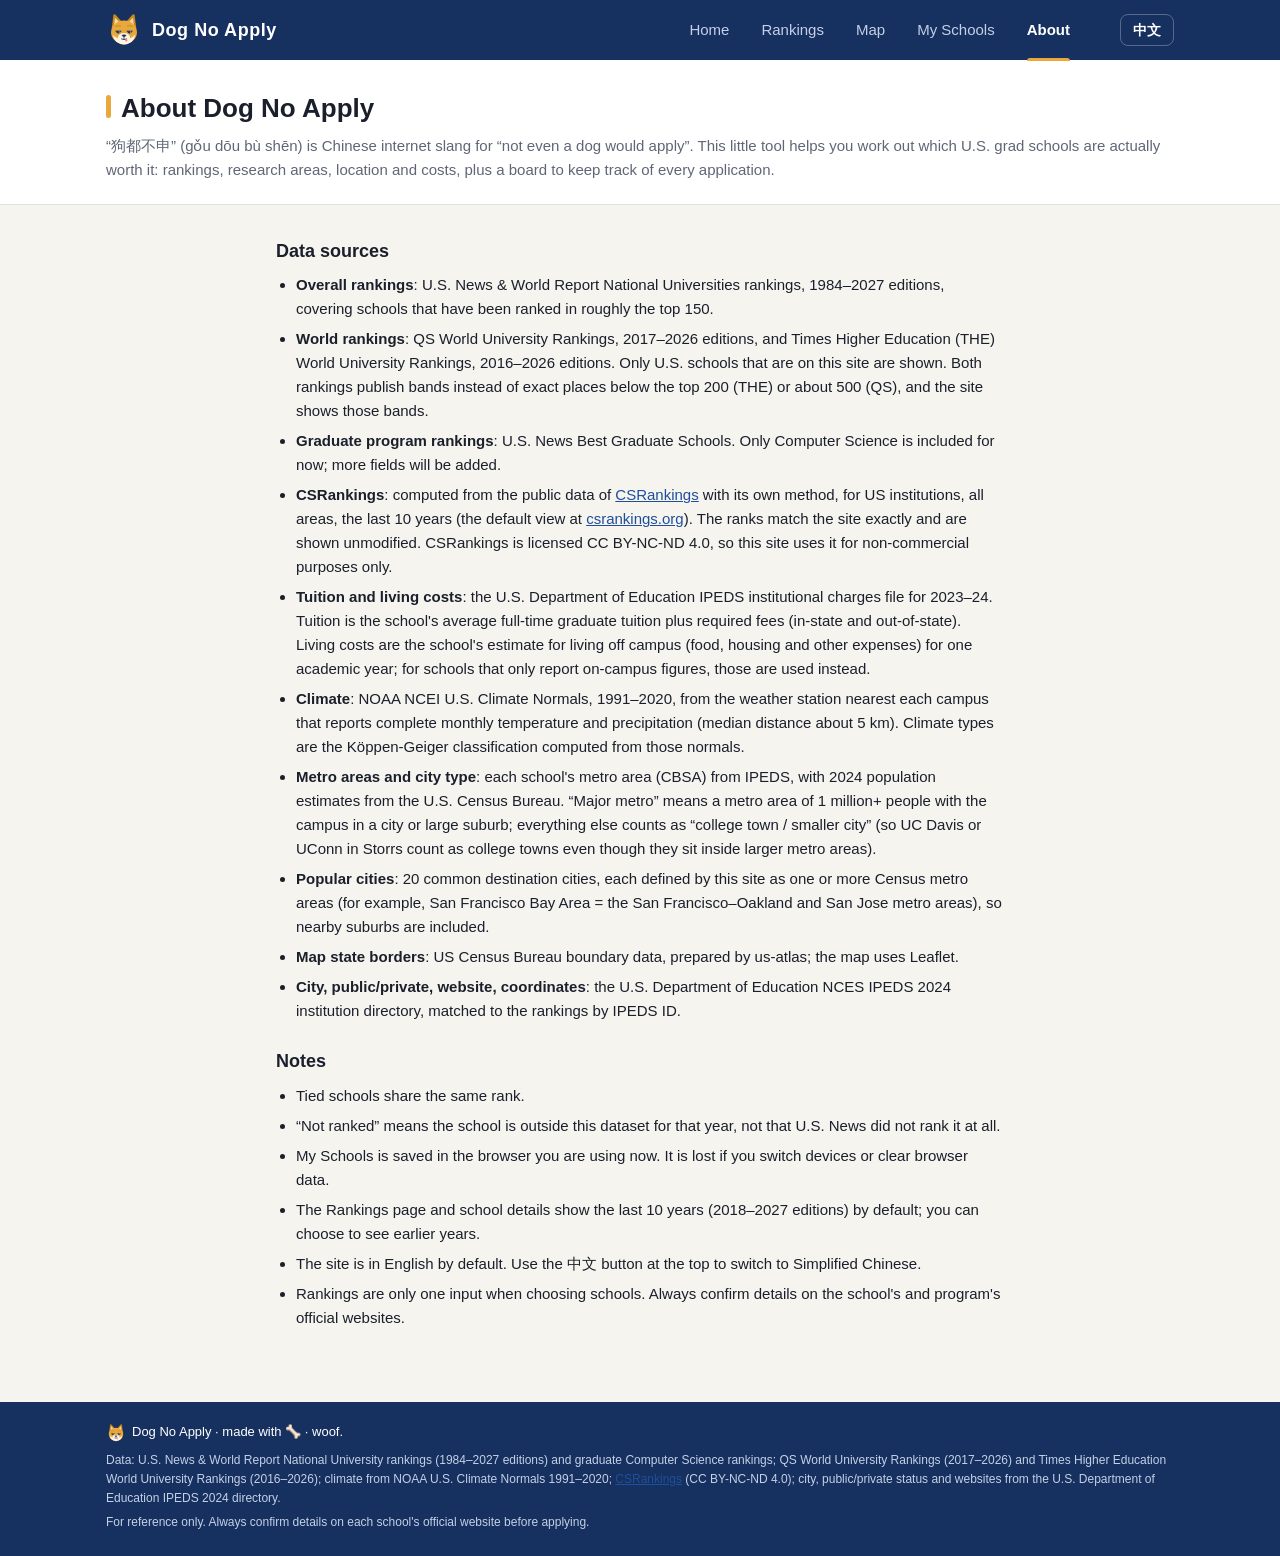
==== commit 93fc6351: "updated" ====
--- a/about.html
+++ b/about.html
@@ -23,9 +23,11 @@
     <h2 data-i18n="about.sources"></h2>
     <ul>
       <li data-i18n="about.src.rank"></li>
+      <li data-i18n="about.src.world"></li>
       <li data-i18n="about.src.subj"></li>
       <li data-i18n="about.src.csr"></li>
       <li data-i18n="about.src.cost"></li>
+      <li data-i18n="about.src.climate"></li>
       <li data-i18n="about.src.metro"></li>
       <li data-i18n="about.src.hubs"></li>
       <li data-i18n="about.src.map"></li>
--- a/css/style.css
+++ b/css/style.css
@@ -362,6 +362,20 @@
 }
 
 .lib-bar { display: flex; gap: 12px; align-items: center; justify-content: space-between; flex-wrap: wrap; }
+.lib-actions { display: flex; gap: 10px; align-items: center; }
+.export { position: relative; }
+.export > .btn { height: 38px; padding: 0 14px; }
+.export-list {
+  position: absolute; z-index: 6; top: calc(100% + 4px); right: 0; min-width: 240px; padding: 4px;
+  background: var(--surface); border: 1px solid var(--line); border-radius: 10px; box-shadow: 0 10px 30px rgb(16 24 40 / .14);
+}
+.export-list button {
+  display: block; width: 100%; text-align: left; padding: 8px 10px; border: 0; border-radius: 8px;
+  background: none; color: var(--text); font: inherit; cursor: pointer;
+}
+.export-list button:hover, .export-list button:focus-visible { background: var(--accent-soft); }
+.export-list b { display: block; font-weight: 600; font-size: 14px; }
+.export-list small { display: block; color: var(--muted); font-size: 12px; }
 .add-school { position: relative; flex: 1 1 320px; max-width: 520px; }
 .add-school input { width: 100%; height: 42px; font-size: 15px; background: var(--surface); box-shadow: var(--shadow); }
 .suggest {
@@ -513,6 +527,7 @@
 .d-geo p:last-child { margin-bottom: 0; }
 .d-geo .chips { gap: 6px; }
 .d-geo .chip { font-size: 13px; padding: 4px 10px; }
+.climate-fields { display: contents; }
 .controls .group-label {
   flex: 1 1 100%; margin: 4px 0 -6px; padding-top: 12px; border-top: 1px solid var(--line);
   font-size: 12px; font-weight: 700; color: var(--muted); letter-spacing: .04em; text-transform: uppercase;
@@ -532,13 +547,32 @@
 .d-credit { font-size: 11px !important; color: var(--muted); margin: 0 !important; }
 @media (max-width: 640px) { .csr-cats { grid-template-columns: repeat(2, 1fr); } }
 
+/* ---------- Climate ---------- */
+.d-climate { border: 1px solid var(--line); border-radius: 10px; padding: 12px; margin-bottom: 16px; }
+.d-climate h3 { margin: 0 0 8px; font-size: 15px; }
+.d-climate h3 small { font-size: 13px; font-weight: 400; color: var(--muted); }
+.d-climate .d-stats { margin-bottom: 8px; }
+.d-climate .d-stat b { font-size: 18px; }
+.clim-chart .clim-area { fill: var(--accent-soft); }
+.clim-chart .clim-hi, .clim-chart .clim-lo { fill: none; stroke-width: 2; }
+.clim-chart .clim-hi { stroke: var(--down); }
+.clim-chart .clim-lo { stroke: var(--accent); }
+.clim-chart .clim-hi-dot { fill: var(--down); }
+.clim-chart .clim-lo-dot { fill: var(--accent); }
+.clim-key { display: inline-block; width: 14px; height: 3px; border-radius: 2px; vertical-align: middle; margin-right: 4px; }
+.clim-key.hi { background: var(--down); }
+.clim-key.lo { background: var(--accent); margin-left: 12px; }
+.d-climate .chart-cap { margin-bottom: 6px; }
+
 /* ---------- Costs ---------- */
-.d-cost { border: 1px solid var(--line); border-radius: 10px; padding: 12px; margin-bottom: 16px; }
-.d-cost h3 { margin: 0 0 8px; font-size: 15px; }
-.d-cost table { width: 100%; border-collapse: collapse; font-size: 14px; margin-bottom: 8px; }
-.d-cost th, .d-cost td { padding: 5px 8px; border-bottom: 1px solid var(--line); text-align: left; font-weight: 400; }
-.d-cost thead th { font-size: 12px; color: var(--muted); font-weight: 600; text-align: right; }
-.d-cost td.num { text-align: right; }
+.d-cost, .d-world { border: 1px solid var(--line); border-radius: 10px; padding: 12px; margin-bottom: 16px; }
+.d-cost h3, .d-world h3 { margin: 0 0 8px; font-size: 15px; }
+.d-cost table, .d-world table { width: 100%; border-collapse: collapse; font-size: 14px; margin-bottom: 8px; }
+.d-cost th, .d-cost td, .d-world th, .d-world td { padding: 5px 8px; border-bottom: 1px solid var(--line); text-align: left; font-weight: 400; }
+.d-cost thead th, .d-world thead th { font-size: 12px; color: var(--muted); font-weight: 600; text-align: right; }
+.d-cost td.num, .d-world td.num { text-align: right; }
+.d-world thead th:first-child { text-align: left; }
+.d-world td.num { width: 35%; }
 .d-cost .cur { background: var(--accent-soft); }
 .d-cost thead th.cur { color: var(--accent); }
 .d-cost tr.total th, .d-cost tr.total td { font-weight: 700; border-bottom: 0; }
